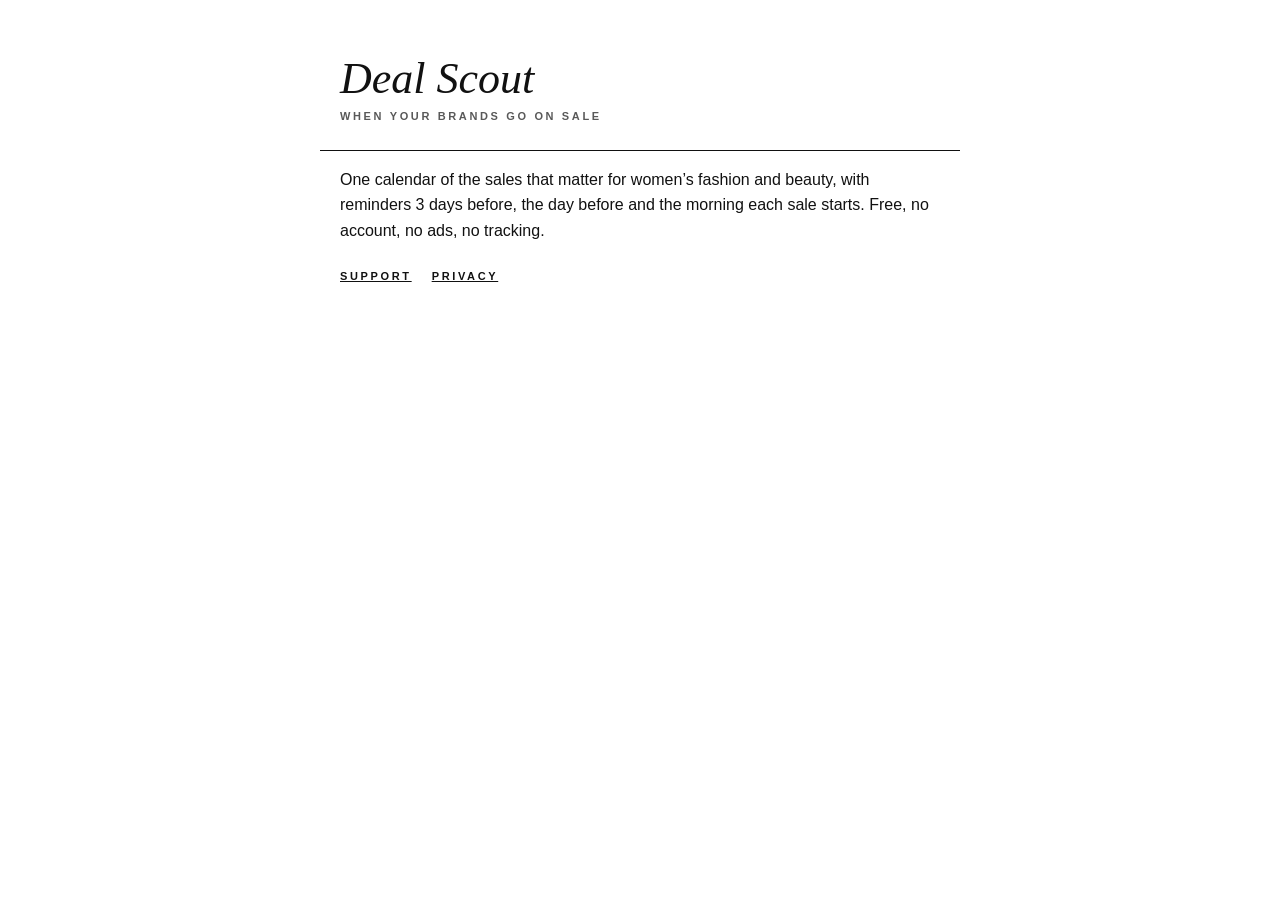
==== docs/index.html @ 9bb486fd "Deal Scout privacy and support pages Co-Authored-By: Claude Opus 5.5 <noreply@anthropic.com>" ====
<!doctype html>
<html lang="en">
<head>
<meta charset="utf-8"><meta name="viewport" content="width=device-width, initial-scale=1">
<title>Deal Scout — Sale Calendar</title>
<link rel="stylesheet" href="style.css">
</head>
<body>
<header><h1>Deal Scout</h1><p>When your brands go on sale</p></header>
<main>
<p>One calendar of the sales that matter for women’s fashion and beauty, with reminders 3 days before, the day before and the morning each sale starts. Free, no account, no ads, no tracking.</p>
</main>
<nav><a href="support.html">Support</a><a href="privacy.html">Privacy</a></nav>
</body>
</html>
---- docs/style.css ----
:root{--ink:#111;--dim:#595959;--line:#ddd;--paper:#fff}
@media (prefers-color-scheme:dark){:root{--ink:#f5f5f5;--dim:#aaa;--line:#333;--paper:#0c0c0c}}
*{box-sizing:border-box}
body{margin:0;background:var(--paper);color:var(--ink);font:16px/1.6 -apple-system,"Helvetica Neue",Arial,sans-serif}
header,main,nav{max-width:640px;margin:0 auto;padding:0 20px}
header{padding-top:56px;padding-bottom:24px;border-bottom:1px solid var(--ink)}
header p{margin:6px 0 0;font-size:11px;letter-spacing:.24em;text-transform:uppercase;font-weight:600;color:var(--dim)}
h1{font:italic 400 44px/1.05 "Didot","Bodoni 72",Georgia,serif;margin:0}
h2{font:italic 400 24px/1.2 "Didot","Bodoni 72",Georgia,serif;margin:32px 0 6px}
a{color:var(--ink)}
.muted{color:var(--dim);font-size:14px;margin-top:40px;border-top:1px solid var(--line);padding-top:16px}
nav{padding-top:8px;padding-bottom:56px;display:flex;gap:20px;font-size:11px;letter-spacing:.24em;text-transform:uppercase;font-weight:600}
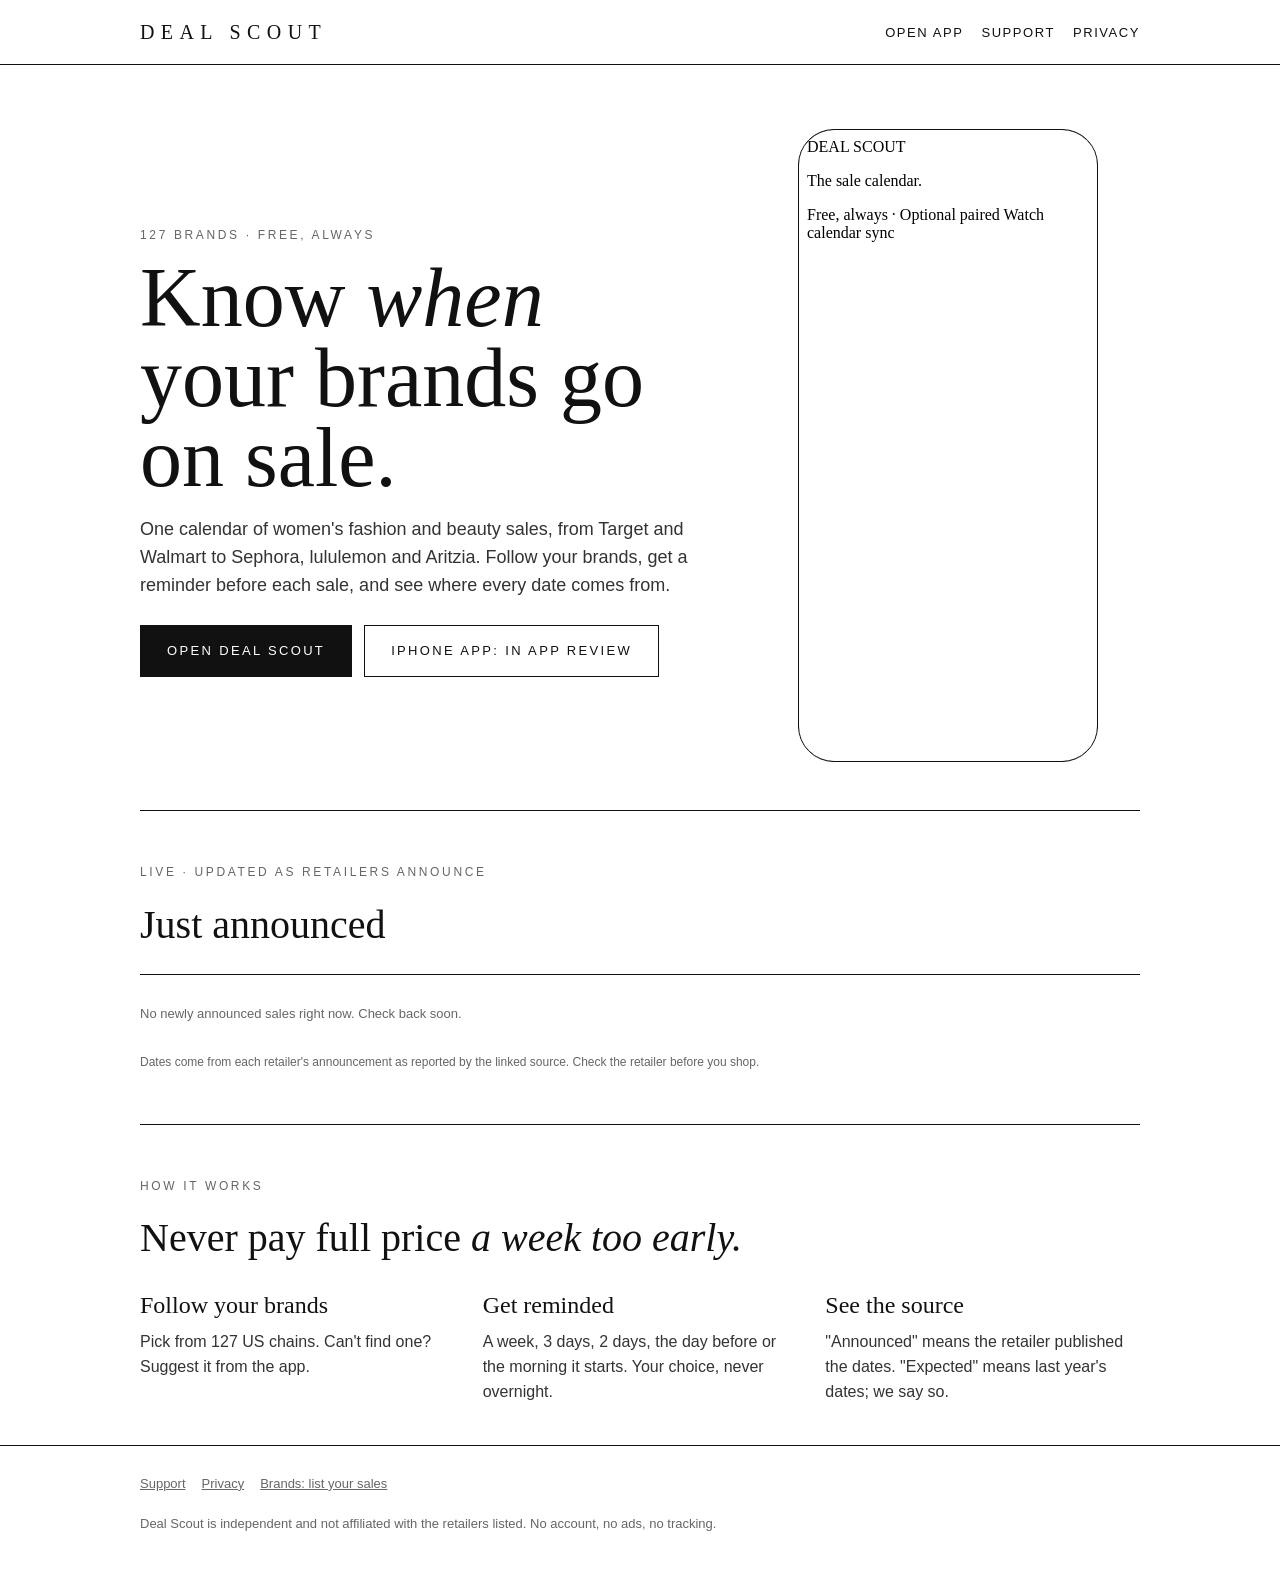
==== commit 404c9a73: "Website: new landing page with live 'Just announced' list, Deal Scout web app at /app, privacy note " ====
--- a/docs/index.html
+++ b/docs/index.html
@@ -3,13 +3,106 @@
 <head>
 <meta charset="utf-8"><meta name="viewport" content="width=device-width, initial-scale=1">
 <title>Deal Scout — Sale Calendar</title>
-<link rel="stylesheet" href="style.css">
+<meta name="description" content="Know when your brands go on sale. A free calendar of women's fashion and beauty sales across 127 US brands, with reminders. Every date shows its source.">
+<link rel="icon" href="app/icons/favicon-32.png">
+<link rel="apple-touch-icon" href="app/icons/apple-touch-icon.png">
+<style>
+:root{--ink:#111;--paper:#fff;--dim:#666;--line:#e6e2dc;--red:#B3261E}
+*{box-sizing:border-box}body{margin:0;background:var(--paper);color:var(--ink);font:16px/1.55 -apple-system,BlinkMacSystemFont,"Inter",Helvetica,Arial,sans-serif}
+.serif{font-family:"Bodoni Moda","Didot","Bodoni 72",Georgia,serif}
+.wrap{max-width:1040px;margin:0 auto;padding:0 20px}
+header{border-bottom:1px solid var(--ink)}header .wrap{display:flex;justify-content:space-between;align-items:center;height:64px}
+.logo{letter-spacing:.32em;font-size:20px}
+nav a{color:var(--ink);text-decoration:none;font-size:13px;letter-spacing:.12em;text-transform:uppercase;margin-left:18px}
+.hero{display:grid;grid-template-columns:1.2fr .8fr;gap:40px;align-items:center;padding:64px 0 48px}
+.eyebrow{font-size:12px;letter-spacing:.22em;text-transform:uppercase;color:var(--dim)}
+h1{font-size:clamp(44px,7vw,84px);line-height:.95;margin:14px 0 18px;font-weight:400}
+h1 i{font-style:italic}
+.lede{font-size:18px;color:#333;max-width:34em}
+.cta{display:flex;gap:12px;flex-wrap:wrap;margin-top:26px}
+.btn{display:inline-flex;align-items:center;justify-content:center;height:52px;padding:0 26px;font-size:13px;letter-spacing:.18em;text-transform:uppercase;text-decoration:none;border:1px solid var(--ink)}
+.btn.primary{background:var(--ink);color:#fff}.btn.ghost{color:var(--ink)}
+.phone{border:1px solid var(--ink);border-radius:36px;aspect-ratio:9/19;overflow:hidden;max-width:300px;justify-self:center;width:100%;background:#000}
+.phone iframe{width:100%;height:100%;border:0;background:#fff}
+section.feed{border-top:1px solid var(--ink);padding:40px 0}
+.feed h2,.how h2{font-size:40px;font-weight:400;margin:6px 0 18px}
+.list{border-top:1px solid var(--ink)}
+.row{display:grid;grid-template-columns:90px 1fr auto;gap:16px;align-items:baseline;padding:16px 0;border-bottom:1px solid var(--line)}
+.days{font-size:34px;line-height:1}.days small{display:block;font-family:inherit;font-size:10px;letter-spacing:.2em;color:var(--dim);text-transform:uppercase}
+.t{font-size:22px}.meta{font-size:13px;color:var(--dim)}
+.tag{font-size:10px;letter-spacing:.18em;text-transform:uppercase;padding:4px 8px;border:1px solid var(--ink)}
+.tag.new{background:var(--red);border-color:var(--red);color:#fff;margin-right:8px}
+.src{font-size:12px;color:var(--dim)}.src a{color:var(--dim)}
+.how{border-top:1px solid var(--ink);padding:40px 0}
+.grid{display:grid;grid-template-columns:repeat(3,1fr);gap:28px}
+.grid h3{font-size:24px;font-weight:400;margin:0 0 6px}.grid p{margin:0;color:#333}
+footer{border-top:1px solid var(--ink);padding:28px 0 48px;font-size:13px;color:var(--dim)}
+footer a{color:var(--dim);margin-right:16px}
+@media(max-width:760px){.hero{grid-template-columns:1fr}.phone{max-width:260px}.grid{grid-template-columns:1fr}.row{grid-template-columns:64px 1fr}.row .tag{grid-column:2}}
+</style>
 </head>
 <body>
-<header><h1>Deal Scout</h1><p>When your brands go on sale</p></header>
-<main>
-<p>One calendar of the sales that matter for women’s fashion and beauty, with reminders 3 days before, the day before and the morning each sale starts. Free, no account, no ads, no tracking.</p>
+<header><div class="wrap"><span class="logo serif">DEAL SCOUT</span><nav><a href="app/">Open app</a><a href="support.html">Support</a><a href="privacy.html">Privacy</a></nav></div></header>
+<main class="wrap">
+  <div class="hero">
+    <div>
+      <p class="eyebrow">127 brands · free, always</p>
+      <h1 class="serif">Know <i>when</i> your brands go on sale.</h1>
+      <p class="lede">One calendar of women's fashion and beauty sales, from Target and Walmart to Sephora, lululemon and Aritzia. Follow your brands, get a reminder before each sale, and see where every date comes from.</p>
+      <div class="cta">
+        <a class="btn primary" href="app/">Open Deal Scout</a>
+        <span class="btn ghost" aria-disabled="true">iPhone app: in App Review</span>
+      </div>
+    </div>
+    <div class="phone" aria-label="Live preview of the Deal Scout app"><iframe src="app/" title="Deal Scout app preview" loading="lazy"></iframe></div>
+  </div>
+
+  <section class="feed" aria-labelledby="latest">
+    <p class="eyebrow">Live · updated as retailers announce</p>
+    <h2 id="latest" class="serif">Just announced</h2>
+    <div class="list" id="list"><p class="meta" style="padding:16px 0">Loading the latest sales…</p></div>
+    <p class="src">Dates come from each retailer's announcement as reported by the linked source. Check the retailer before you shop.</p>
+  </section>
+
+  <section class="how" aria-labelledby="how">
+    <p class="eyebrow">How it works</p>
+    <h2 id="how" class="serif">Never pay full price <i>a week too early.</i></h2>
+    <div class="grid">
+      <div><h3 class="serif">Follow your brands</h3><p>Pick from 127 US chains. Can't find one? Suggest it from the app.</p></div>
+      <div><h3 class="serif">Get reminded</h3><p>A week, 3 days, 2 days, the day before or the morning it starts. Your choice, never overnight.</p></div>
+      <div><h3 class="serif">See the source</h3><p>"Announced" means the retailer published the dates. "Expected" means last year's dates; we say so.</p></div>
+    </div>
+  </section>
 </main>
-<nav><a href="support.html">Support</a><a href="privacy.html">Privacy</a></nav>
+<footer><div class="wrap"><a href="support.html">Support</a><a href="privacy.html">Privacy</a><a href="mailto:appsupport47@gmail.com?subject=Deal%20Scout%3A%20list%20our%20brand">Brands: list your sales</a><br><br>Deal Scout is independent and not affiliated with the retailers listed. No account, no ads, no tracking.</div></footer>
+<script>
+(async () => {
+  const list = document.getElementById("list");
+  const esc = (s) => String(s ?? "").replace(/[&<>"']/g, (c) => ({"&":"&amp;","<":"&lt;",">":"&gt;",'"':"&quot;","'":"&#39;"}[c]));
+  const fmt = (d) => d.toLocaleDateString("en-US", { month: "short", day: "numeric" });
+  try {
+    const feed = await (await fetch("feed/sales.json", { cache: "no-store" })).json();
+    const now = new Date(); now.setHours(0, 0, 0, 0);
+    const rows = feed.events.filter((e) => e.dateRule && e.dateRule.kind === "explicitOnce").map((e) => {
+      const r = e.dateRule;
+      const start = new Date(r.year, r.startMonth - 1, r.startDay), end = new Date(r.year + (r.endMonth < r.startMonth ? 1 : 0), r.endMonth - 1, r.endDay);
+      return { e, start, end };
+    }).filter((x) => x.end >= now).sort((a, b) => a.start - b.start);
+    if (!rows.length) { list.innerHTML = '<p class="meta" style="padding:16px 0">No newly announced sales right now. Check back soon.</p>'; return; }
+    const fresh = Date.now() - 7 * 864e5;
+    list.innerHTML = rows.map(({ e, start, end }) => {
+      const days = Math.round((start - now) / 864e5);
+      const big = days <= 0 ? "Now" : days;
+      const unit = days <= 0 ? "on" : days === 1 ? "day" : "days";
+      const isNew = Date.parse(e.checkedOn) >= fresh;
+      return `<div class="row"><span class="days serif">${big}<small>${unit}</small></span>
+        <span><span class="t serif">${isNew ? '<span class="tag new">New</span>' : ""}${esc(e.title)}</span><br>
+        <span class="meta">${fmt(start)} – ${fmt(end)} · ${e.confidence === "announced" ? "Announced" : "Expected"}${e.earlyAccess ? " · " + esc(e.earlyAccess) : ""}</span><br>
+        <span class="src">Source: <a href="${esc(e.source.url)}" rel="noopener">${esc(e.source.label)}</a></span></span>
+        <a class="tag" href="app/">Remind me</a></div>`;
+    }).join("");
+  } catch { list.innerHTML = '<p class="meta" style="padding:16px 0">Couldn\'t load the latest sales. <a href="app/">Open the app</a>.</p>'; }
+})();
+</script>
 </body>
 </html>
